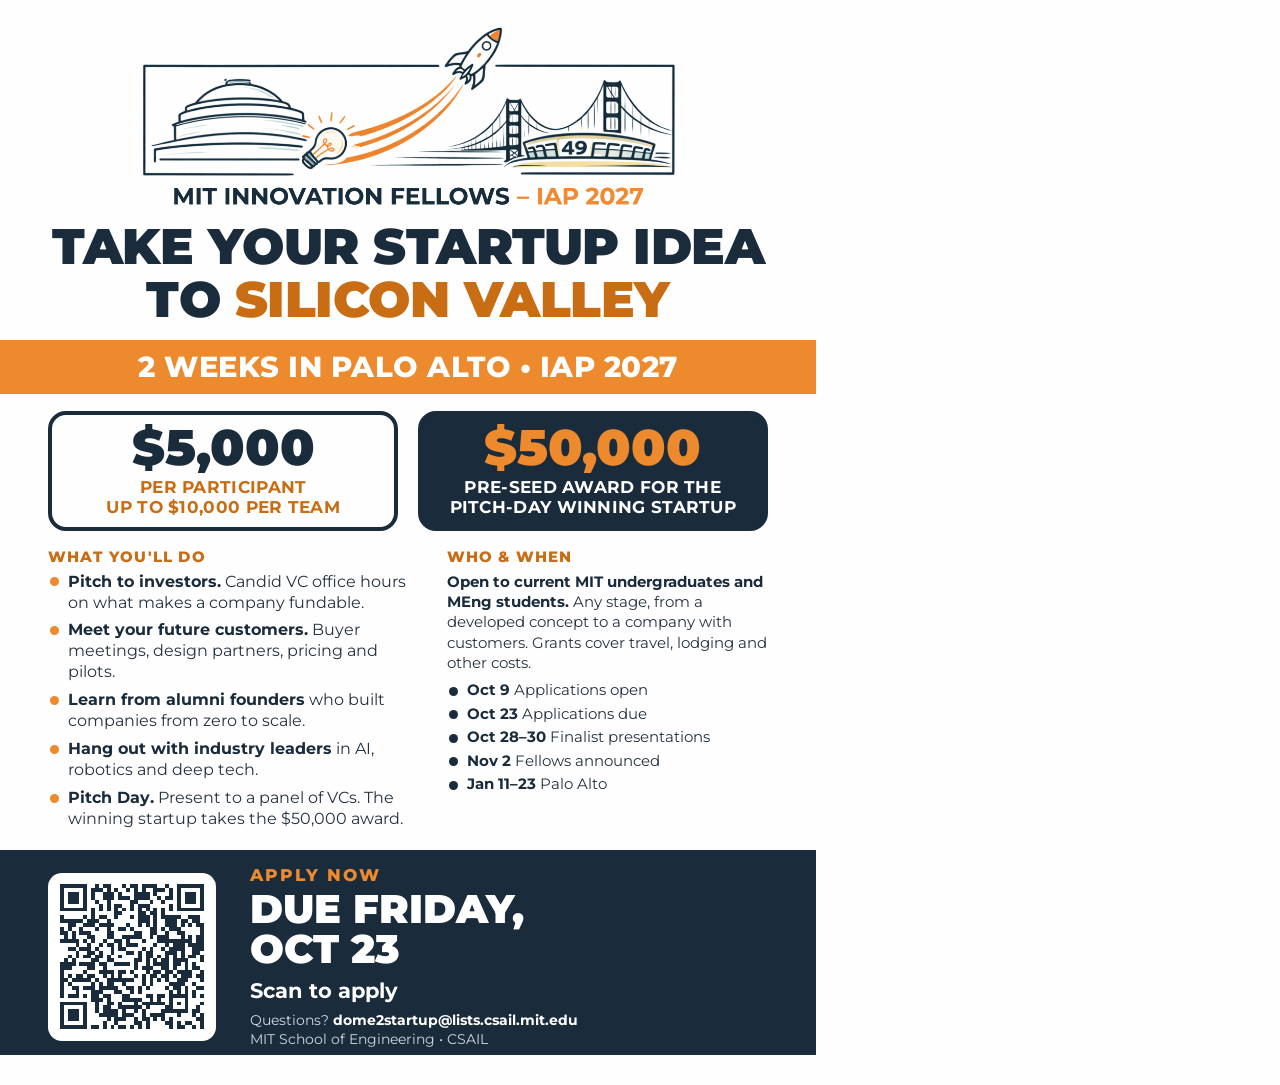
==== promo/poster.html @ 04e384e4 "Add MIT Innovation Fellows IAP 2027 website, poster, and TV slide Co-authored-by: Copilot <223556219" ====
<!DOCTYPE html>
<html lang="en">
<head>
<meta charset="utf-8">
<title>MIT Innovation Fellows – Poster (US Letter)</title>
<link href="https://fonts.googleapis.com/css2?family=Montserrat:wght@500;600;700;800;900&display=swap" rel="stylesheet">
<style>
  @page { size: 8.5in 11in; margin: 0; }
  :root { --navy:#1a2b3c; --orange:#ee8a2e; --orange-dark:#c96d14; --ink:#26323f; }
  * { box-sizing: border-box; margin: 0; padding: 0; }
  html, body { width: 8.5in; height: 10.99in; overflow: hidden; }
  body { font-family: "Montserrat", system-ui, sans-serif; color: var(--ink); background: #fefefe; display: flex; flex-direction: column; overflow: hidden; -webkit-print-color-adjust: exact; print-color-adjust: exact; }

  .top { padding: .2in .5in 0; text-align: center; }
  .top img { width: 5.9in; height: auto; display: block; margin: 0 auto; }

  .headline { padding: .06in .3in .14in; text-align: center; }
  .headline h1 { font-size: 50px; line-height: 1.05; font-weight: 900; letter-spacing: -.5px; color: var(--navy); text-transform: uppercase; }
  .headline h1 em { font-style: normal; color: var(--orange-dark); }

  .strip { background: var(--orange); color: #fff; text-align: center; padding: .1in .3in; font-weight: 800; font-size: 29px; letter-spacing: .5px; text-transform: uppercase; }

  .stats { display: grid; grid-template-columns: 1fr 1fr; gap: .2in; padding: .18in .5in 0; }
  .stat { border: 4px solid var(--navy); border-radius: 18px; text-align: center; padding: .08in .1in .1in; }
  .stat b { display: block; font-size: 50px; font-weight: 900; line-height: 1; color: var(--navy); }
  .stat span { display: block; margin-top: 4px; font-size: 17px; font-weight: 700; color: var(--orange-dark); text-transform: uppercase; letter-spacing: .3px; line-height: 1.2; }
  .stat.award { background: var(--navy); }
  .stat.award b { color: var(--orange); }
  .stat.award span { color: #fff; }

  .detail { display: grid; grid-template-columns: 1.15fr 1fr; gap: .3in; padding: .16in .5in .14in; flex: 1; }
  .detail h2 { font-size: 15px; font-weight: 800; letter-spacing: 1.2px; text-transform: uppercase; color: var(--orange-dark); margin-bottom: 6px; }
  .detail ul { list-style: none; }
  .detail li { font-size: 15.5px; line-height: 1.35; margin-bottom: 7px; padding-left: 20px; position: relative; }
  .detail li::before { content: ""; position: absolute; left: 2px; top: .38em; width: 9px; height: 9px; border-radius: 50%; background: var(--orange); }
  .detail li b { color: var(--navy); }
  .detail p { font-size: 14.5px; line-height: 1.4; margin-bottom: 8px; }
  .detail p b { color: var(--navy); }
  .dates li { margin-bottom: 4px; font-size: 14.5px; }
  .dates li::before { background: var(--navy); }

  .cta { background: var(--navy); color: #fff; display: grid; grid-template-columns: 1.75in 1fr; align-items: center; gap: .35in; padding: .15in .5in .38in; }
  .qr { background: #fff; border-radius: 14px; padding: .12in; }
  .qr img { width: 100%; display: block; }
  .cta .apply { font-size: 17px; font-weight: 800; letter-spacing: 2px; text-transform: uppercase; color: var(--orange); }
  .cta .deadline { font-size: 40px; font-weight: 900; line-height: 1.02; text-transform: uppercase; margin: 4px 0 8px; }
  .cta .scan { font-size: 21px; font-weight: 700; }
  .cta .small { margin-top: 8px; font-size: 13.5px; color: #cfd8e3; line-height: 1.4; }
  .cta .small a { color: #fff; text-decoration: none; font-weight: 700; }
</style>
</head>
<body>
  <div class="top">
    <img src="logo.png" alt="MIT Innovation Fellows, IAP 2027">
  </div>

  <div class="headline">
    <h1>Take your startup idea<br>to <em>Silicon Valley</em></h1>
  </div>

  <div class="strip">2 weeks in Palo Alto &bull; IAP 2027</div>

  <div class="stats">
    <div class="stat"><b>$5,000</b><span>per participant<br>up to $10,000 per team</span></div>
    <div class="stat award"><b>$50,000</b><span>pre-seed award for the<br>pitch-day winning startup</span></div>
  </div>

  <div class="detail">
    <div>
      <h2>What you'll do</h2>
      <ul>
        <li><b>Pitch to investors.</b> Candid VC office hours on what makes a company fundable.</li>
        <li><b>Meet your future customers.</b> Buyer meetings, design partners, pricing and pilots.</li>
        <li><b>Learn from alumni founders</b> who built companies from zero to scale.</li>
        <li><b>Hang out with industry leaders</b> in AI, robotics and deep tech.</li>
        <li><b>Pitch Day.</b> Present to a panel of VCs. The winning startup takes the $50,000 award.</li>
      </ul>
    </div>
    <div>
      <h2>Who &amp; when</h2>
      <p><b>Open to current MIT undergraduates and MEng students.</b> Any stage, from a developed concept to a company with customers. Grants cover travel, lodging and other costs.</p>
      <ul class="dates">
        <li><b>Oct 9</b> Applications open</li>
        <li><b>Oct 23</b> Applications due</li>
        <li><b>Oct 28&ndash;30</b> Finalist presentations</li>
        <li><b>Nov 2</b> Fellows announced</li>
        <li><b>Jan 11&ndash;23</b> Palo Alto</li>
      </ul>
    </div>
  </div>

  <div class="cta">
    <div class="qr"><img src="qr.svg" alt="QR code to the application"></div>
    <div>
      <div class="apply">Apply now</div>
      <div class="deadline">Due Friday,<br>Oct 23</div>
      <div class="scan">Scan to apply</div>
      <div class="small">Questions? <a href="mailto:dome2startup@lists.csail.mit.edu">dome2startup@lists.csail.mit.edu</a><br>MIT School of Engineering &bull; CSAIL</div>
    </div>
  </div>
</body>
</html>
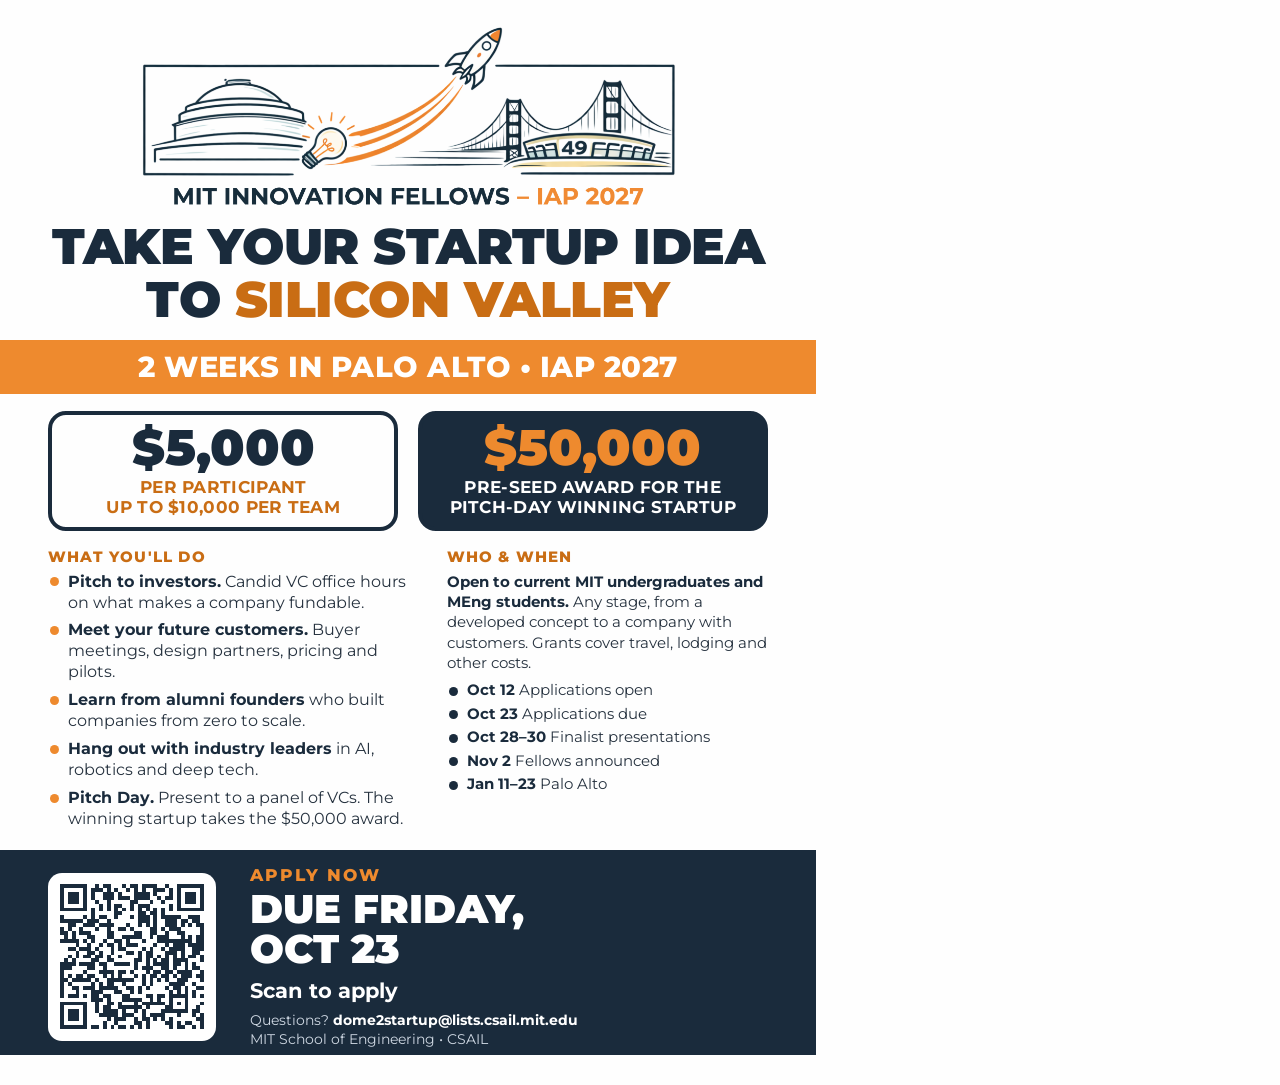
==== commit f000a5c5: "Move application open date to Monday, Oct 12 Co-authored-by: Copilot <223556219+Copilot@users.norepl" ====
--- a/promo/poster.html
+++ b/promo/poster.html
@@ -80,7 +80,7 @@
       <h2>Who &amp; when</h2>
       <p><b>Open to current MIT undergraduates and MEng students.</b> Any stage, from a developed concept to a company with customers. Grants cover travel, lodging and other costs.</p>
       <ul class="dates">
-        <li><b>Oct 9</b> Applications open</li>
+        <li><b>Oct 12</b> Applications open</li>
         <li><b>Oct 23</b> Applications due</li>
         <li><b>Oct 28&ndash;30</b> Finalist presentations</li>
         <li><b>Nov 2</b> Fellows announced</li>
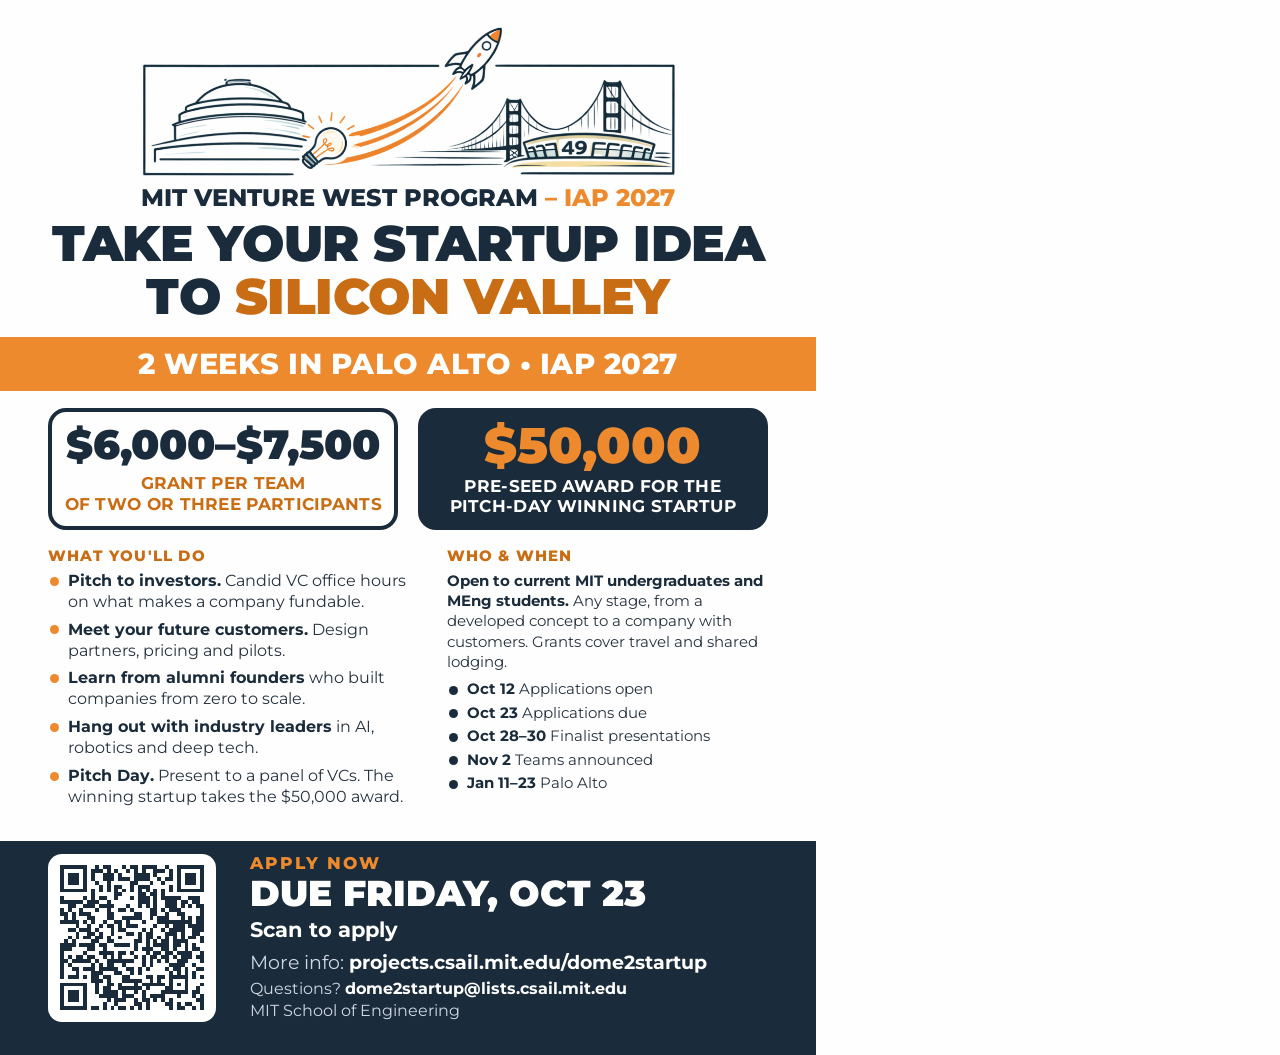
==== commit efda6ee6: "Rename to MIT Venture West Program; update grants, dates, and footer - Rename program across site, p" ====
--- a/promo/poster.html
+++ b/promo/poster.html
@@ -2,7 +2,7 @@
 <html lang="en">
 <head>
 <meta charset="utf-8">
-<title>MIT Innovation Fellows – Poster (US Letter)</title>
+<title>MIT Venture West Program – Poster (US Letter)</title>
 <link href="https://fonts.googleapis.com/css2?family=Montserrat:wght@500;600;700;800;900&display=swap" rel="stylesheet">
 <style>
   @page { size: 8.5in 11in; margin: 0; }
@@ -12,7 +12,12 @@
   body { font-family: "Montserrat", system-ui, sans-serif; color: var(--ink); background: #fefefe; display: flex; flex-direction: column; overflow: hidden; -webkit-print-color-adjust: exact; print-color-adjust: exact; }
 
   .top { padding: .2in .5in 0; text-align: center; }
-  .top img { width: 5.9in; height: auto; display: block; margin: 0 auto; }
+  .top .logo { width: 5.9in; margin: 0 auto; }
+  .logo { container-type: inline-size; }
+  .logo img { width: 100%; height: auto; display: block; }
+  .logo-title { text-align: center; white-space: nowrap; font-weight: 800; font-size: 4.2cqw; line-height: 1.2; margin-top: .6cqw; color: var(--navy); }
+  .logo-title span { color: var(--orange); }
+
 
   .headline { padding: .06in .3in .14in; text-align: center; }
   .headline h1 { font-size: 50px; line-height: 1.05; font-weight: 900; letter-spacing: -.5px; color: var(--navy); text-transform: uppercase; }
@@ -22,10 +27,10 @@
 
   .stats { display: grid; grid-template-columns: 1fr 1fr; gap: .2in; padding: .18in .5in 0; }
   .stat { border: 4px solid var(--navy); border-radius: 18px; text-align: center; padding: .08in .1in .1in; }
-  .stat b { display: block; font-size: 50px; font-weight: 900; line-height: 1; color: var(--navy); }
+  .stat b { display: block; font-size: 41px; font-weight: 900; line-height: 1.2; color: var(--navy); }
   .stat span { display: block; margin-top: 4px; font-size: 17px; font-weight: 700; color: var(--orange-dark); text-transform: uppercase; letter-spacing: .3px; line-height: 1.2; }
   .stat.award { background: var(--navy); }
-  .stat.award b { color: var(--orange); }
+  .stat.award b { color: var(--orange); font-size: 50px; line-height: 1.04; }
   .stat.award span { color: #fff; }
 
   .detail { display: grid; grid-template-columns: 1.15fr 1fr; gap: .3in; padding: .16in .5in .14in; flex: 1; }
@@ -39,19 +44,21 @@
   .dates li { margin-bottom: 4px; font-size: 14.5px; }
   .dates li::before { background: var(--navy); }
 
-  .cta { background: var(--navy); color: #fff; display: grid; grid-template-columns: 1.75in 1fr; align-items: center; gap: .35in; padding: .15in .5in .38in; }
+  .cta { background: var(--navy); color: #fff; display: grid; grid-template-columns: 1.75in 1fr; align-items: center; gap: .35in; padding: .12in .5in .34in; }
   .qr { background: #fff; border-radius: 14px; padding: .12in; }
   .qr img { width: 100%; display: block; }
   .cta .apply { font-size: 17px; font-weight: 800; letter-spacing: 2px; text-transform: uppercase; color: var(--orange); }
-  .cta .deadline { font-size: 40px; font-weight: 900; line-height: 1.02; text-transform: uppercase; margin: 4px 0 8px; }
+  .cta .deadline { white-space: nowrap; font-size: 36px; font-weight: 900; line-height: 1.0; text-transform: uppercase; margin: 2px 0 6px; }
   .cta .scan { font-size: 21px; font-weight: 700; }
-  .cta .small { margin-top: 8px; font-size: 13.5px; color: #cfd8e3; line-height: 1.4; }
+  .cta .small { margin-top: 8px; font-size: 16px; color: #cfd8e3; line-height: 1.4; }
+  .cta .info { font-size: 19px; line-height: 1.35; white-space: nowrap; margin-bottom: 2px; }
+  .cta .info a { color: var(--orange); }
   .cta .small a { color: #fff; text-decoration: none; font-weight: 700; }
 </style>
 </head>
 <body>
   <div class="top">
-    <img src="logo.png" alt="MIT Innovation Fellows, IAP 2027">
+    <div class="logo"><img src="logo-art.png" alt=""><div class="logo-title">MIT VENTURE WEST PROGRAM <span>&ndash; IAP 2027</span></div></div>
   </div>
 
   <div class="headline">
@@ -61,7 +68,7 @@
   <div class="strip">2 weeks in Palo Alto &bull; IAP 2027</div>
 
   <div class="stats">
-    <div class="stat"><b>$5,000</b><span>per participant<br>up to $10,000 per team</span></div>
+    <div class="stat"><b>$6,000&ndash;$7,500</b><span>grant per team<br>of two or three participants</span></div>
     <div class="stat award"><b>$50,000</b><span>pre-seed award for the<br>pitch-day winning startup</span></div>
   </div>
 
@@ -70,7 +77,7 @@
       <h2>What you'll do</h2>
       <ul>
         <li><b>Pitch to investors.</b> Candid VC office hours on what makes a company fundable.</li>
-        <li><b>Meet your future customers.</b> Buyer meetings, design partners, pricing and pilots.</li>
+        <li><b>Meet your future customers.</b> Design partners, pricing and pilots.</li>
         <li><b>Learn from alumni founders</b> who built companies from zero to scale.</li>
         <li><b>Hang out with industry leaders</b> in AI, robotics and deep tech.</li>
         <li><b>Pitch Day.</b> Present to a panel of VCs. The winning startup takes the $50,000 award.</li>
@@ -78,12 +85,12 @@
     </div>
     <div>
       <h2>Who &amp; when</h2>
-      <p><b>Open to current MIT undergraduates and MEng students.</b> Any stage, from a developed concept to a company with customers. Grants cover travel, lodging and other costs.</p>
+      <p><b>Open to current MIT undergraduates and MEng students.</b> Any stage, from a developed concept to a company with customers. Grants cover travel and shared lodging.</p>
       <ul class="dates">
         <li><b>Oct 12</b> Applications open</li>
         <li><b>Oct 23</b> Applications due</li>
         <li><b>Oct 28&ndash;30</b> Finalist presentations</li>
-        <li><b>Nov 2</b> Fellows announced</li>
+        <li><b>Nov 2</b> Teams announced</li>
         <li><b>Jan 11&ndash;23</b> Palo Alto</li>
       </ul>
     </div>
@@ -93,9 +100,9 @@
     <div class="qr"><img src="qr.svg" alt="QR code to the application"></div>
     <div>
       <div class="apply">Apply now</div>
-      <div class="deadline">Due Friday,<br>Oct 23</div>
+      <div class="deadline">Due Friday, Oct 23</div>
       <div class="scan">Scan to apply</div>
-      <div class="small">Questions? <a href="mailto:dome2startup@lists.csail.mit.edu">dome2startup@lists.csail.mit.edu</a><br>MIT School of Engineering &bull; CSAIL</div>
+      <div class="small"><div class="info">More info: <a href="https://projects.csail.mit.edu/dome2startup/">projects.csail.mit.edu/dome2startup</a></div>Questions? <a href="mailto:dome2startup@lists.csail.mit.edu">dome2startup@lists.csail.mit.edu</a><br>MIT School of Engineering</div>
     </div>
   </div>
 </body>
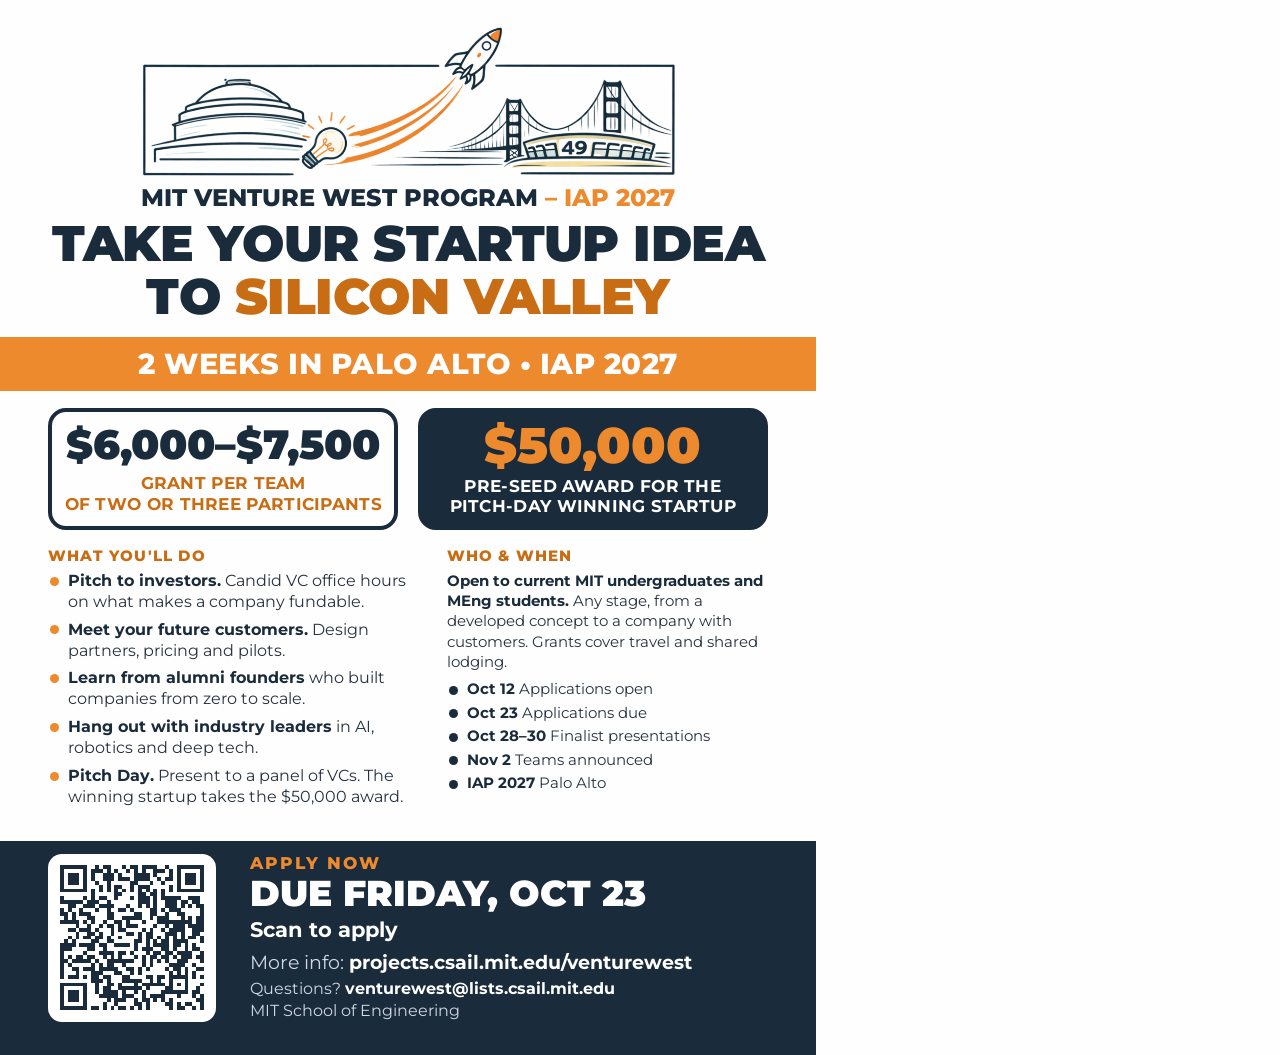
==== commit dc1636b9: "Use IAP 2027 for dates; new contact email and project URL (venturewest) Co-authored-by: Copilot <223" ====
--- a/promo/poster.html
+++ b/promo/poster.html
@@ -91,7 +91,7 @@
         <li><b>Oct 23</b> Applications due</li>
         <li><b>Oct 28&ndash;30</b> Finalist presentations</li>
         <li><b>Nov 2</b> Teams announced</li>
-        <li><b>Jan 11&ndash;23</b> Palo Alto</li>
+        <li><b>IAP 2027</b> Palo Alto</li>
       </ul>
     </div>
   </div>
@@ -102,7 +102,7 @@
       <div class="apply">Apply now</div>
       <div class="deadline">Due Friday, Oct 23</div>
       <div class="scan">Scan to apply</div>
-      <div class="small"><div class="info">More info: <a href="https://projects.csail.mit.edu/dome2startup/">projects.csail.mit.edu/dome2startup</a></div>Questions? <a href="mailto:dome2startup@lists.csail.mit.edu">dome2startup@lists.csail.mit.edu</a><br>MIT School of Engineering</div>
+      <div class="small"><div class="info">More info: <a href="https://projects.csail.mit.edu/venturewest/">projects.csail.mit.edu/venturewest</a></div>Questions? <a href="mailto:venturewest@lists.csail.mit.edu">venturewest@lists.csail.mit.edu</a><br>MIT School of Engineering</div>
     </div>
   </div>
 </body>
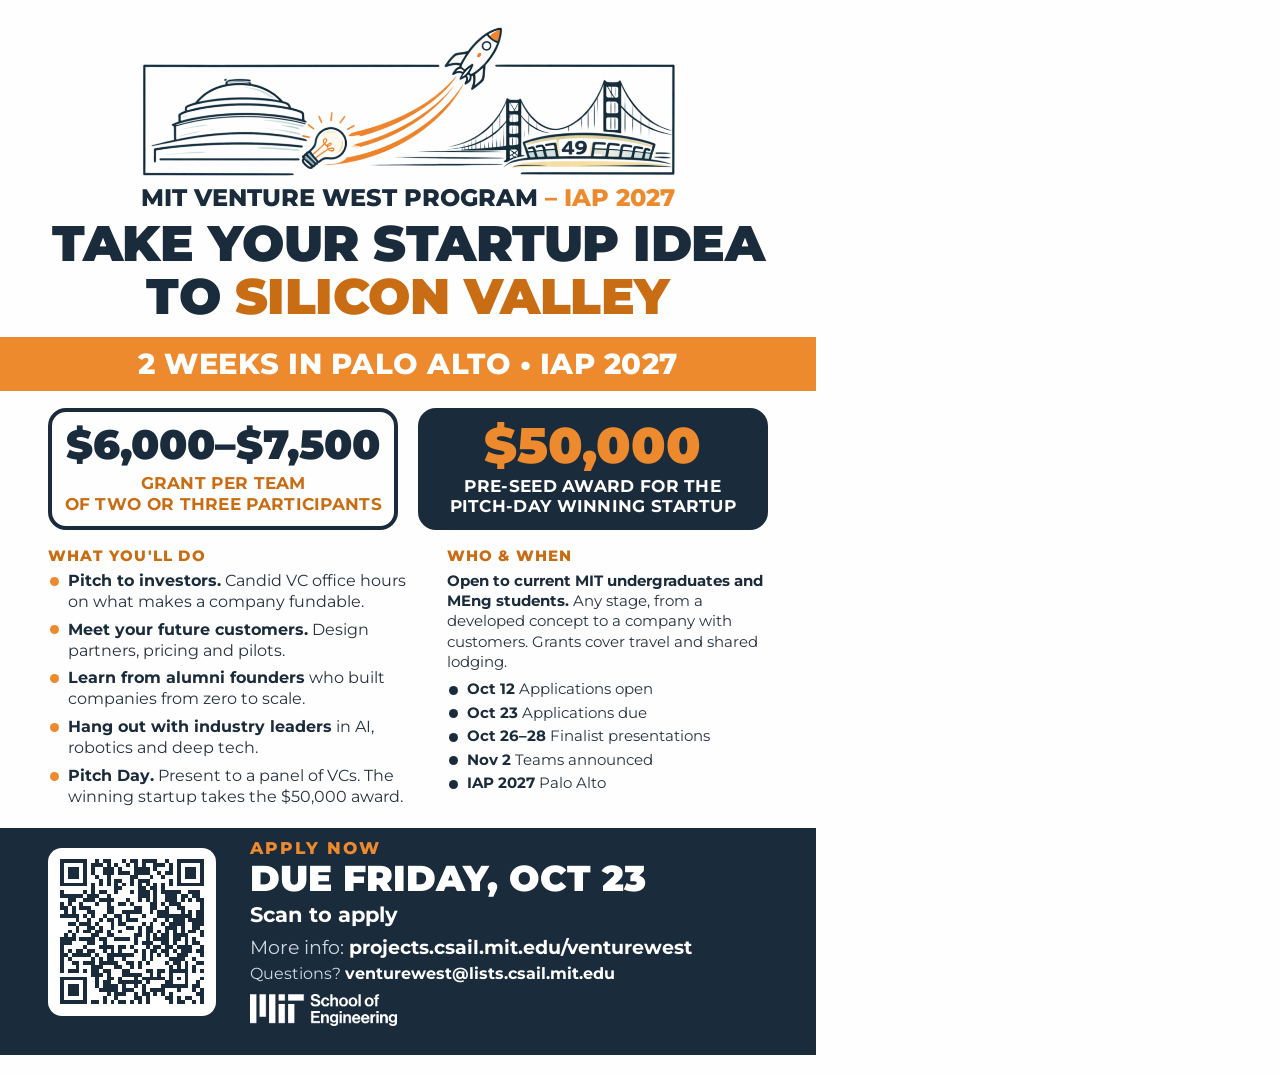
==== commit 029aac1e: "Add MIT School of Engineering logo; presentations Oct 26-28, shortlist notified Oct 25 Co-authored-b" ====
--- a/promo/poster.html
+++ b/promo/poster.html
@@ -44,7 +44,7 @@
   .dates li { margin-bottom: 4px; font-size: 14.5px; }
   .dates li::before { background: var(--navy); }
 
-  .cta { background: var(--navy); color: #fff; display: grid; grid-template-columns: 1.75in 1fr; align-items: center; gap: .35in; padding: .12in .5in .34in; }
+  .cta { background: var(--navy); color: #fff; display: grid; grid-template-columns: 1.75in 1fr; align-items: center; gap: .35in; padding: .1in .5in .5in; }
   .qr { background: #fff; border-radius: 14px; padding: .12in; }
   .qr img { width: 100%; display: block; }
   .cta .apply { font-size: 17px; font-weight: 800; letter-spacing: 2px; text-transform: uppercase; color: var(--orange); }
@@ -53,6 +53,7 @@
   .cta .small { margin-top: 8px; font-size: 16px; color: #cfd8e3; line-height: 1.4; }
   .cta .info { font-size: 19px; line-height: 1.35; white-space: nowrap; margin-bottom: 2px; }
   .cta .info a { color: var(--orange); }
+  .cta .soe { height: .33in; width: auto; display: block; margin-top: 9px; }
   .cta .small a { color: #fff; text-decoration: none; font-weight: 700; }
 </style>
 </head>
@@ -89,7 +90,7 @@
       <ul class="dates">
         <li><b>Oct 12</b> Applications open</li>
         <li><b>Oct 23</b> Applications due</li>
-        <li><b>Oct 28&ndash;30</b> Finalist presentations</li>
+        <li><b>Oct 26&ndash;28</b> Finalist presentations</li>
         <li><b>Nov 2</b> Teams announced</li>
         <li><b>IAP 2027</b> Palo Alto</li>
       </ul>
@@ -102,7 +103,7 @@
       <div class="apply">Apply now</div>
       <div class="deadline">Due Friday, Oct 23</div>
       <div class="scan">Scan to apply</div>
-      <div class="small"><div class="info">More info: <a href="https://projects.csail.mit.edu/venturewest/">projects.csail.mit.edu/venturewest</a></div>Questions? <a href="mailto:venturewest@lists.csail.mit.edu">venturewest@lists.csail.mit.edu</a><br>MIT School of Engineering</div>
+      <div class="small"><div class="info">More info: <a href="https://projects.csail.mit.edu/venturewest/">projects.csail.mit.edu/venturewest</a></div>Questions? <a href="mailto:venturewest@lists.csail.mit.edu">venturewest@lists.csail.mit.edu</a></div><img class="soe" src="soe-logo-white.png" alt="MIT School of Engineering">
     </div>
   </div>
 </body>
